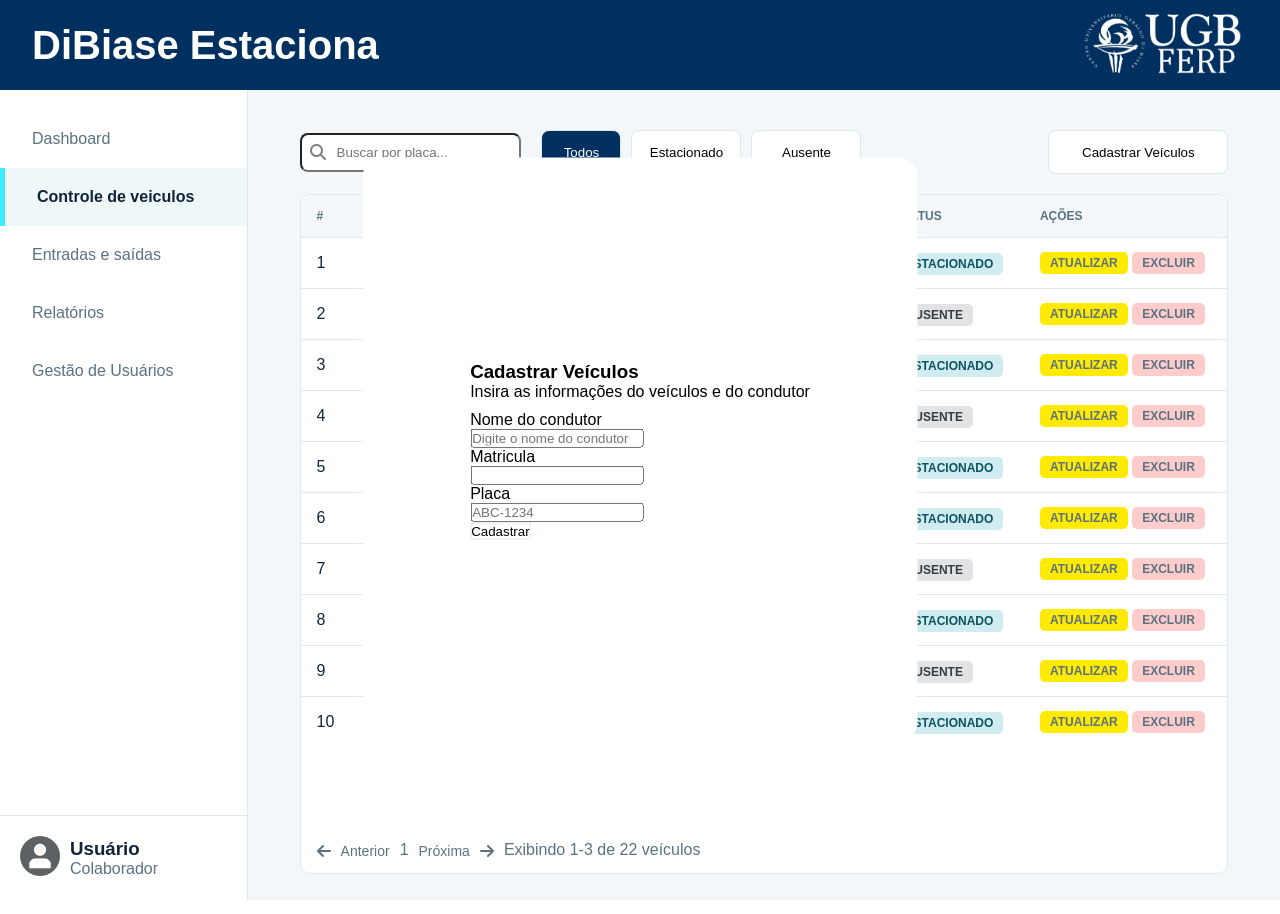
==== DiBiaseEstaciona/pages/control.html @ 78c236ae "Merge branch 'main' of https://github.com/dev-arthurr/DiBiase-Estaciona into control" ====
<!doctype html>
<html lang="pt-Br">
  <head>
    <meta charset="UTF-8" />
    <meta name="viewport" content="width=device-width, initial-scale=1.0" />
    <link rel="stylesheet" href="../css/style.css" />
    <link rel="stylesheet" href="../css/control.css" />
    <link rel="stylesheet" href="../css/components/navbar.css" />
    <link rel="stylesheet" href="../css/components/sidebar.css" />
    <link
      rel="stylesheet"
      href="https://cdnjs.cloudflare.com/ajax/libs/font-awesome/6.5.1/css/all.min.css"
    />
    <title>Document</title>
  </head>

  <body>
    <nav>
      <h1>DiBiase Estaciona</h1>
      <img src="../assets/images/logoUGB.png" class="navbar-logo" />
    </nav>

    <div class="layout">
      <aside class="sidebar">
        <div class="top-side">
          <div class="menu dashboard">
            <a href="./dashboard.html" class="link-side text-dashboard">
              Dashboard
            </a>
          </div>

          <div class="menu controle-veiculos">
            <a href="./control.html" class="link-side">
              Controle de veiculos
            </a>
          </div>

          <div class="menu entradas-saidas">
            <a href="./entryexit.html" class="link-side"> Entradas e saídas </a>
          </div>

          <div class="menu relatorios">
            <a href="./relatorio.html" class="link-side"> Relatórios </a>
          </div>

          <div class="menu gestao">
            <a href="./usuarios.html" class="link-side"> Gestão de Usuários </a>
          </div>
        </div>
        <div class="side-footer" id="side-footer">
          <div class="img-side-footer">
            <img src="../assets/images/userIcon.png" alt="" class="userLogo" />
          </div>

          <div class="user-sidebar">
            <h3 id="userName"></h3>
            <p id="UserRole"></p>
          </div>

          <div class="side-footer-menu" id="side-footer-menu">
            <a href="" id="logout">Sair</a>
          </div>
        </div>
      </aside>
      <main class="content">
        <div class="inner_content">
          <div class="fields">
            <div class="search_bar">
              <i class="fa-solid fa-magnifying-glass"></i>
              <input type="text" id="pesquisa" onkeydown="if (event.key === 'Enter') pesquisar()" placeholder="Buscar por placa..."/>
            </div>
            <div class="buttons">
              <button class="todos" id="todos" onclick="filtrotodos()">Todos</button>
              <button class="estacionado"id="estacionado"onclick="filtroestacionado()">Estacionado</button>
              <button class="ausente" id="ausente" onclick="filtroausente()">Ausente</button>
              <button class="add" id="add" onclick="add()">Cadastrar Veículos</button>
            </div>
          </div>
          <div class="table_container">
            <table>
              <thead>
                <tr>
                  <th>#</th>
                  <th>PLACA</th>
                  <th>PROPRIETARIO</th>
                  <th>MATRICULA</th>
                  <th>MODELO</th>
                  <th>STATUS</th>
                  <th>AÇÕES</th>
                </tr>
              </thead>
              <tbody id="table-controle"></tbody>
            </table>
            <div class="pages">
              <i class="fa-solid fa-arrow-left"></i>
              <button onclick="anterior()">Anterior</button>
              <span id="pagina">1</span>
              <button onclick="proxima()">Próxima</button>
              <i class="fa-solid fa-arrow-right"></i>
              <span id="exibion"></span>
            </div>
          </div>
        </div>
      </main>
    </div>
    <div class="popup" id="popup">
      <div class="popup_content">
        <div class="text">
          <h3>Cadastrar Veículos</h3>
          <p>Insira as informações do veículos e do condutor</p>
        </div>
        <div class="campos">
          <label for="nome">Nome do condutor</label><br>
          <input type="text" name="nome" id="nome" placeholder="Digite o nome do condutor">
          <br>
          <label for="matricula">Matricula</label><br>
          <input type="text" name="matricula" id="matricula">
          <br>
          <label for="placa">Placa</label><br>
          <input type="text" name="placa" id="placa" placeholder="ABC-1234">
          <br>
          <button id="cadastrar">Cadastrar</button>
        </div>
      </div>
    </div>
    <script type="module" src="../js/control.js"></script>
    <script type="module" src="../js/components.js"></script>
  </body>
</html>
---- DiBiaseEstaciona/css/style.css ----
* {
  margin: 0;
  padding: 0;
  box-sizing: border-box;
}

body {
  height: 100vh;
  font-family: "Inter", "Segoe UI", Roboto, "Helvetica Neue", Arial, sans-serif;
  min-height: 100vh;
  overflow-x: hidden;
}

.layout {
  display: flex;
  height: calc(100vh - var(--navbar-height)); /* desconta a altura da navbar */
}
---- DiBiaseEstaciona/css/control.css ----
@import "../css/style.css";
@import "../css/variables.css";
@import "../css/components/navbar.css";
@import "../css/components/sidebar.css";

.content {
  width: 100%;
  background: var(--color-bg);

  display: flex;
  align-items: start;
  justify-content: center;
}

.controle-veiculos {
  background: var(--color-bg-menu);
  border-left: 5px solid var(--color-menu-border-left);
}

.controle-veiculos a {
  color: var(--color-primary);
  font-weight: 600;
}

.menu:hover:not(.controle-veiculos) {
  background: rgb(251, 254, 255);
}

.inner_content {
  display: flex;
  justify-content: center;
  align-items: center;
  flex-direction: column;
  width: 90%;
  gap: 20px;
  padding: 40px 0;
}

.fields {
  display: flex;
  align-items: center;
  width: 100%;
  gap: 20px;
}

.todos {
  width: 80px;
  height: 44px;
  border-radius: 8px;
}

.estacionado {
  width: 110px;
  height: 44px;
  border-radius: 8px;
}

.ausente {
  width: 110px;
  height: 44px;
  border-radius: 8px;
}

.add {
  width: 180px;
  height: 44px;
  border-radius: 8px;
  margin-left: auto;
}

.buttons {
  display: flex;
  gap: 10px;
  width: 100%;
}

button {
  background: white;
  border: 1px solid #dce8ec;
  cursor: pointer;
  background-color: white;
  border: 1px solid #dce8ec;
}

.ativo {
  background-color: #00305f;
  color: white;
}

.search_bar {
  position: relative;
  width: 300px;
  border-radius: 8px;
}

.search_bar i {
  position: absolute;
  left: 10px;
  top: 50%;
  transform: translateY(-50%);
  color: gray;
}

.search_bar input {
  width: 100%;
  padding: 10px 10px 10px 35px;
  border-radius: 8px;
}

.table_container {
  width: 100%;
  border: 1px solid var(--color-border-default);
  border-radius: 10px;
  display: flex;
  flex-direction: column;
  height: 680px;
  background: white;
}

.search_bar input {
  width: 100%;
  padding: 10px 10px 10px 35px;
  border-radius: 8px;
}

table {
  border-collapse: separate;
  border-spacing: 0;
  border-radius: 12px;
  overflow: hidden;
  width: 100%;
  background: white;
}

thead th {
  padding: 14px 16px;
  font-size: 12px;
  font-weight: 600;
  color: var(--color-txt-menu);
  border-bottom: 1px solid var(--color-border-default);
  text-align: left;
  background: #f4f7f9;
}

tbody tr {
  border-bottom: 1px solid var(--color-border-default);
}

tbody tr:last-child {
  border-bottom: none;
}

tbody td {
  padding: 14px 16px;
  font-size: 16px;
  color: var(--color-primary);
  border-bottom: 1px solid var(--color-border-default);
}

tbody tr:last-child td {
  border-bottom: none;
}

.placa {
  font-weight: bold;
}

.pill {
  padding: 4px 10px;
  border-radius: 5px;
  font-size: 12px;
  font-weight: 600;
}
.pill-entrada {
  background: #d4edda;
  color: #1a7a3a;
}
.pill-saida {
  background: #f8d7da;
  color: #842029;
}
.pill-estacionado {
  background: #d1ecf1;
  color: #0c5460;
}
.pill-ausente {
  background: #e2e3e5;
  color: #383d41;
}

.pages {
  display: flex;
  align-items: end;
  height: 100%;
  padding: 14px 16px;
  color: #5a7280;
  gap: 10px;
}

.pages button {
  border: none;
  color: #5a7280;
  font-size: 14px;
}

.acoes button {
  border: none;
  padding: 4px 10px;
  border-radius: 5px;
  font-size: 12px;
  font-weight: 600;
  color: #5A7280
}

.atualizar {
  background: #FFEA00;
}

.excluir {
  background: rgba(255,0,0,.2);
}

.popup {
  display: none; 
  display: flex;
  position: fixed;
  top: 50%;
  left: 50%;
  transform: translate(-50%, -50%);
  width: 555px;
  height: 585px;
  background: white; 
  border-radius: 20px;
}

.popup_content {
  display: flex;
  margin: auto;
  flex-direction: column;
  justify-content: center;
  gap: 10px;
}
---- DiBiaseEstaciona/css/components/navbar.css ----
@import "../style.css";
@import "../variables.css";

nav {
  color: white;
  background-color: var(--color-bg-nav);

  height: var(--navbar-height);
  padding: 0 2rem;

  display: flex;
  justify-content: space-between;
  align-items: center;
}

h1 {
  font-size: clamp(40px, 1.5vw, 50px);
  font-weight: 600;
}

.navbar-logo {
  height: 80px;
  width: auto;
}

.menu-icon {
  display: none;
}

/* RESPONSIVO */
@media (max-width: 1000px) {
  nav {
    padding: 0 1rem;
  }

  h1 {
    font-size: clamp(25px, 2vw, 50px);
  }

  .navbar-logo {
    display: none;
  }

  .menu-icon {
    display: block;
    height: 30px;
  }
}
---- DiBiaseEstaciona/css/components/sidebar.css ----
@import "../style.css";
@import "../variables.css";

.sidebar {
  width: 248px;
  height: 100%;

  display: flex;
  flex-direction: column;

  flex-shrink: 0;
  border-right: 1px solid #dce8ec;
}

.top-side {
  flex: 1;
  display: flex;
  flex-direction: column;
  padding-top: 20px;
}

.menu {
  padding: 20px 0;
  padding-left: 2rem;

  display: flex;
  align-items: center;
  cursor: pointer;
}

.link-side {
  color: var(--color-txt-menu);
  text-decoration: none;
}

/* SIDEBAR FOOTER */
.side-footer {
  display: flex;
  align-items: center;

  padding-left: 2rem;
  padding: 20px;
  gap: 10px;

  border-top: 1px solid #dce8ec;
}

.userLogo {
  height: 40px;
  width: auto;
}

.user-sidebar h3 {
  color: var(--color-primary);
}

.user-sidebar p {
  color: var(--color-txt-menu);
}

.side-footer {
  position: relative;
  cursor: pointer;
}

.side-footer-menu {
  position: absolute;
  bottom: 10vh;
  left: 16px;
  background: white;
  border: 1px solid #dce8ec;
  border-radius: 8px;
  padding: 8px;
  box-shadow: 0 4px 12px rgba(0, 0, 0, 0.1);
  min-width: 160px;
  opacity: 0;
  pointer-events: none;
  transform: translateY(8px);
  transition:
    opacity 0.2s ease,
    transform 0.2s ease;
}

.side-footer-menu.active {
  opacity: 1;
  pointer-events: all;
  transform: translateY(0);
}

#logout {
  color: rgb(255, 55, 55);
  text-decoration: none;
  cursor: pointer;
}

/* RESPONSIVO */

@media (max-width: 1200px) {
  .sidebar {
    width: 200px;
  }

  .link-side {
    font-size: 15px;
  }
}

@media (max-width: 1000px) {
  .sidebar.active {
    display: flex;
  }

  .layout {
    flex-direction: column;
  }

  .sidebar {
    display: none;
    width: 100%;
    height: auto;
  }
}
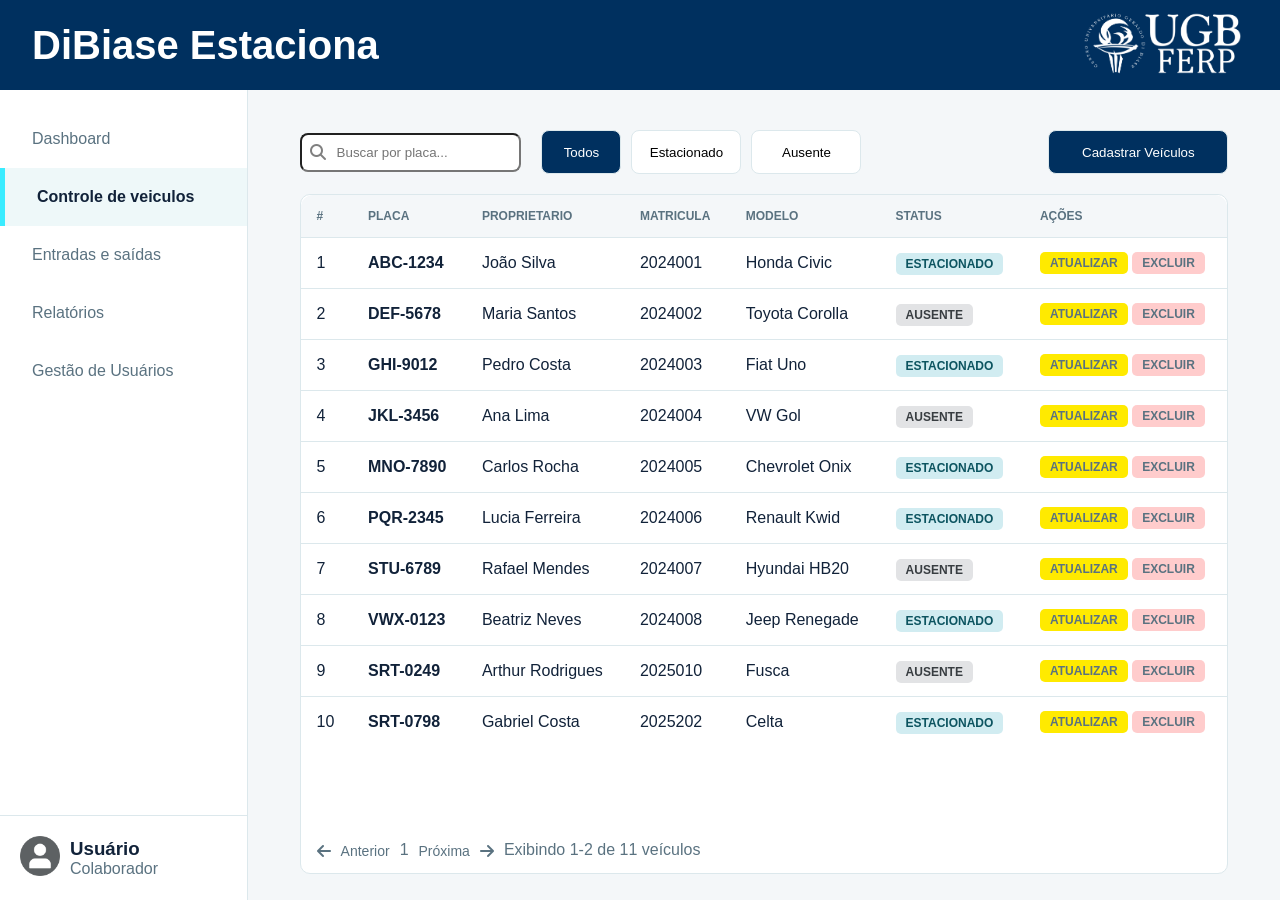
==== commit d15bb26d: "adicionando os botoes cadastrar/atualizar/excluir" ====
--- a/DiBiaseEstaciona/pages/control.html
+++ b/DiBiaseEstaciona/pages/control.html
@@ -104,22 +104,55 @@
       </main>
     </div>
     <div class="popup" id="popup">
+      <button onclick="fechar()">fechar</button>
       <div class="popup_content">
         <div class="text">
-          <h3>Cadastrar Veículos</h3>
+          <h4>Cadastro Veículos</h4>
           <p>Insira as informações do veículos e do condutor</p>
         </div>
         <div class="campos">
-          <label for="nome">Nome do condutor</label><br>
-          <input type="text" name="nome" id="nome" placeholder="Digite o nome do condutor">
-          <br>
-          <label for="matricula">Matricula</label><br>
-          <input type="text" name="matricula" id="matricula">
-          <br>
-          <label for="placa">Placa</label><br>
-          <input type="text" name="placa" id="placa" placeholder="ABC-1234">
-          <br>
-          <button id="cadastrar">Cadastrar</button>
+          <div class="campo">
+            <label for="nome">Nome do condutor</label>
+            <input type="text" name="nome" id="nome" placeholder="Digite o nome do condutor">
+          </div>
+          <div class="campo">
+            <label for="matricula">Matricula</label>
+            <input type="text" name="matricula" id="matricula" placeholder="Digite a matrícula do condutor">
+          </div>
+          <div class="campo">
+            <label for="placa">Placa</label>
+            <input type="text" name="placa" id="placa" placeholder="ABC-1234">
+          </div>
+          <div class="campo">
+            <label for="modelo">Modelo</label>
+            <input type="text" name="modelo" id="modelo" placeholder="Exemplo: Honda Civic">
+            <button id="cadastrar" onclick="cadastrar()">Cadastrar</button>
+        </div>
+      </div>
+      <div class="popupedit" id="popup-editar">
+      <button onclick="fechar()">fechar</button>
+      <div class="popup_content">
+        <div class="text">
+          <h4>Editar Veículos</h4>
+          <p>Insira as informações do veículos e do condutor</p>
+        </div>
+        <div class="campos">
+          <div class="campo">
+            <label for="nome">Nome do condutor</label>
+            <input type="text" name="nome" id="nome-edit" placeholder="Digite o nome do condutor">
+          </div>
+          <div class="campo">
+            <label for="matricula">Matricula</label>
+            <input type="text" name="matricula" id="matricula-edit" placeholder="Digite a matrícula do condutor">
+          </div>
+          <div class="campo">
+            <label for="placa">Placa</label>
+            <input type="text" name="placa" id="placa-edit" placeholder="ABC-1234">
+          </div>
+          <div class="campo">
+            <label for="modelo">Modelo</label>
+            <input type="text" name="modelo" id="modelo-edit" placeholder="Exemplo: Honda Civic">
+            <button id="cadastrar" onclick="editar()">editar</button>
         </div>
       </div>
     </div>
--- a/DiBiaseEstaciona/css/control.css
+++ b/DiBiaseEstaciona/css/control.css
@@ -222,21 +222,78 @@
 
 .popup {
   display: none; 
-  display: flex;
   position: fixed;
   top: 50%;
   left: 50%;
   transform: translate(-50%, -50%);
   width: 555px;
   height: 585px;
-  background: white; 
+  background: gray; 
   border-radius: 20px;
 }
 
 .popup_content {
   display: flex;
-  margin: auto;
-  flex-direction: column;
+  flex-direction: column;
+  gap: 36px;
+  width: 555px;
+  height: 585px;
+  align-items: center;
+}
+
+.add {
+  background: #00305f;
+  color: white;
+}
+
+.text {
+  text-align: center;
+  padding: 10px;
+}
+
+.text p{
+  font-size: 14px;
+}
+
+.text h4 {
+  font-size: 22px;
+  font-family: sans-serif;
+}
+
+.campos {
+  display: flex;
+  flex-direction: column;
+  gap: 22px;
+}
+
+.campos input {
+  width: 400px;
+  height: 48px;
+  border-radius: 8px;
+}
+
+.campos button {
+  border-radius: 8px;
+  width: 180px;
+  height: 44px;
+  text-align: center;
   justify-content: center;
-  gap: 10px;
-}+}
+
+.campo {
+  display: flex;
+  flex-direction: column;
+  gap: 4px;
+}
+
+.popupedit{
+  display: none; 
+  position: fixed;
+  top: 50%;
+  left: 50%;
+  transform: translate(-50%, -50%);
+  width: 555px;
+  height: 585px;
+  background: gray; 
+  border-radius: 20px;
+}
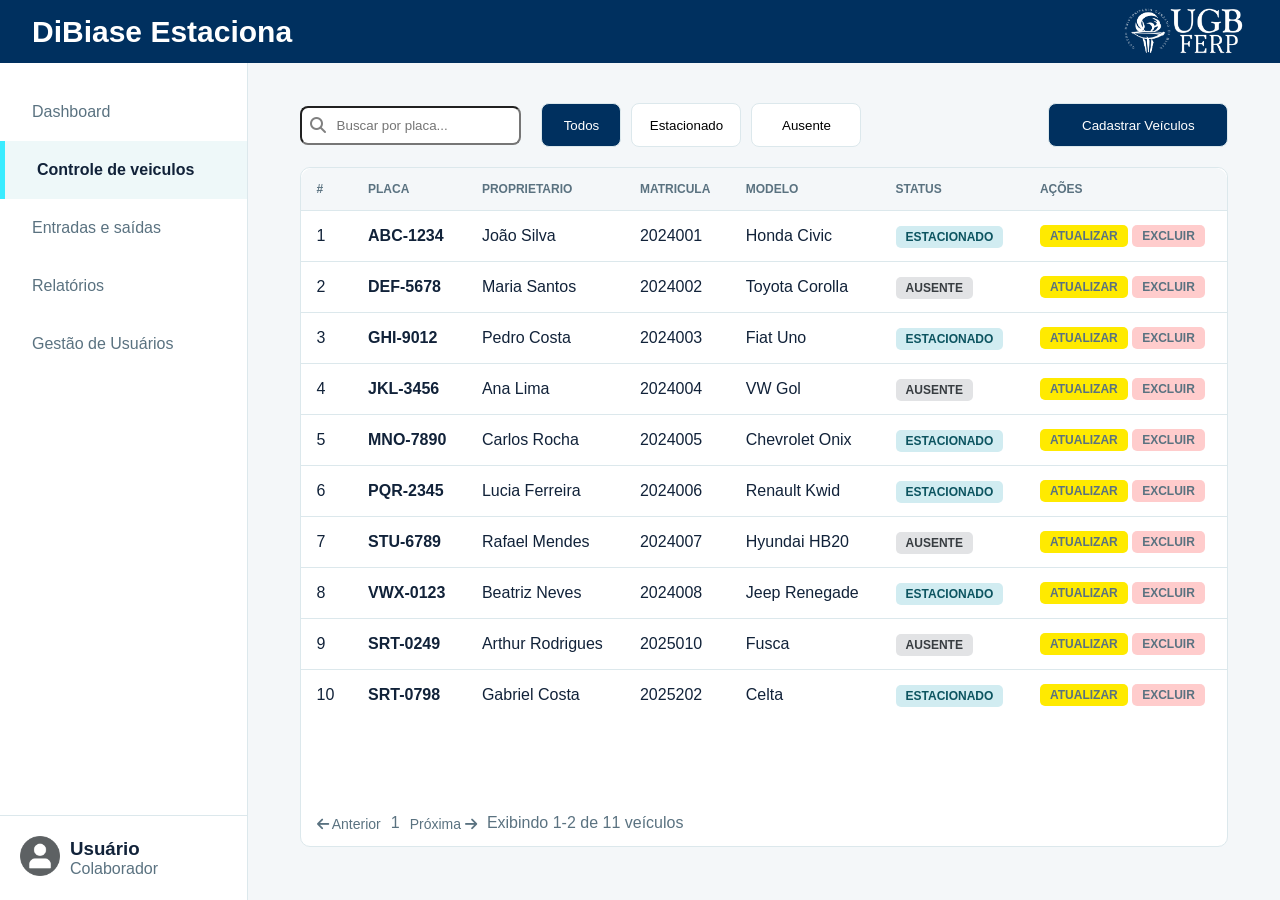
==== commit 63b23ea5: "adicionando style e responsividade" ====
--- a/DiBiaseEstaciona/pages/control.html
+++ b/DiBiaseEstaciona/pages/control.html
@@ -1,162 +1,169 @@
 <!doctype html>
 <html lang="pt-Br">
-  <head>
-    <meta charset="UTF-8" />
-    <meta name="viewport" content="width=device-width, initial-scale=1.0" />
-    <link rel="stylesheet" href="../css/style.css" />
-    <link rel="stylesheet" href="../css/control.css" />
-    <link rel="stylesheet" href="../css/components/navbar.css" />
-    <link rel="stylesheet" href="../css/components/sidebar.css" />
-    <link
-      rel="stylesheet"
-      href="https://cdnjs.cloudflare.com/ajax/libs/font-awesome/6.5.1/css/all.min.css"
+
+<head>
+  <meta charset="UTF-8" />
+  <meta name="viewport" content="width=device-width, initial-scale=1.0" />
+  <link rel="stylesheet" href="../css/style.css" />
+  <link rel="stylesheet" href="../css/control.css" />
+  <link rel="stylesheet" href="../css/components/navbar.css" />
+  <link rel="stylesheet" href="../css/components/sidebar.css" />
+  <link rel="stylesheet" href="https://cdnjs.cloudflare.com/ajax/libs/font-awesome/6.5.1/css/all.min.css" />
+  <title>Document</title>
+</head>
+
+<body>
+  <nav>
+    <h1>DiBiase Estaciona</h1>
+    <img src="../assets/images/logoUGB.png" class="navbar-logo" />
+    <img
+        src="../assets/images/menu-aberto.png"
+        class="menu-icon"
+        id="menu-icon"
     />
-    <title>Document</title>
-  </head>
+  </nav>
 
-  <body>
-    <nav>
-      <h1>DiBiase Estaciona</h1>
-      <img src="../assets/images/logoUGB.png" class="navbar-logo" />
-    </nav>
+  <div class="layout">
+    <aside class="sidebar">
+      <div class="top-side">
+        <div class="menu dashboard">
+          <a href="./dashboard.html" class="link-side text-dashboard">
+            Dashboard
+          </a>
+        </div>
 
-    <div class="layout">
-      <aside class="sidebar">
-        <div class="top-side">
-          <div class="menu dashboard">
-            <a href="./dashboard.html" class="link-side text-dashboard">
-              Dashboard
-            </a>
+        <div class="menu controle-veiculos">
+          <a href="./control.html" class="link-side">
+            Controle de veiculos
+          </a>
+        </div>
+
+        <div class="menu entradas-saidas">
+          <a href="./entryexit.html" class="link-side"> Entradas e saídas </a>
+        </div>
+
+        <div class="menu relatorios">
+          <a href="./relatorio.html" class="link-side"> Relatórios </a>
+        </div>
+
+        <div class="menu gestao">
+          <a href="./usuarios.html" class="link-side"> Gestão de Usuários </a>
+        </div>
+      </div>
+      <div class="side-footer" id="side-footer">
+        <div class="img-side-footer">
+          <img src="../assets/images/userIcon.png" alt="" class="userLogo" />
+        </div>
+
+        <div class="user-sidebar">
+          <h3 id="userName"></h3>
+          <p id="UserRole"></p>
+        </div>
+
+        <div class="side-footer-menu" id="side-footer-menu">
+          <a href="" id="logout">Sair</a>
+        </div>
+      </div>
+    </aside>
+    <main class="content">
+      <div class="inner_content">
+        <div class="fields">
+          <div class="search_bar">
+            <i class="fa-solid fa-magnifying-glass"></i>
+            <input type="text" id="pesquisa" onkeydown="if (event.key === 'Enter') pesquisar()"
+              placeholder="Buscar por placa..." />
           </div>
-
-          <div class="menu controle-veiculos">
-            <a href="./control.html" class="link-side">
-              Controle de veiculos
-            </a>
-          </div>
-
-          <div class="menu entradas-saidas">
-            <a href="./entryexit.html" class="link-side"> Entradas e saídas </a>
-          </div>
-
-          <div class="menu relatorios">
-            <a href="./relatorio.html" class="link-side"> Relatórios </a>
-          </div>
-
-          <div class="menu gestao">
-            <a href="./usuarios.html" class="link-side"> Gestão de Usuários </a>
+          <div class="buttons">
+            <button class="todos" id="todos" onclick="filtrotodos()">Todos</button>
+            <button class="estacionado" id="estacionado" onclick="filtroestacionado()">Estacionado</button>
+            <button class="ausente" id="ausente" onclick="filtroausente()">Ausente</button>
+            <button class="add" id="add" onclick="add()">Cadastrar Veículos</button>
           </div>
         </div>
-        <div class="side-footer" id="side-footer">
-          <div class="img-side-footer">
-            <img src="../assets/images/userIcon.png" alt="" class="userLogo" />
-          </div>
-
-          <div class="user-sidebar">
-            <h3 id="userName"></h3>
-            <p id="UserRole"></p>
-          </div>
-
-          <div class="side-footer-menu" id="side-footer-menu">
-            <a href="" id="logout">Sair</a>
+        <div class="table_container">
+          <table>
+            <thead>
+              <tr>
+                <th>#</th>
+                <th>PLACA</th>
+                <th>PROPRIETARIO</th>
+                <th>MATRICULA</th>
+                <th>MODELO</th>
+                <th>STATUS</th>
+                <th>AÇÕES</th>
+              </tr>
+            </thead>
+            <tbody id="table-controle"></tbody>
+          </table>
+          <div class="pages">
+            <button onclick="anterior()"><i class="fa-solid fa-arrow-left"></i> Anterior</button>
+            <span id="pagina">1</span>
+            <button onclick="proxima()">Próxima <i class="fa-solid fa-arrow-right"></i></button>
+            <span id="exibion"></span>
           </div>
         </div>
-      </aside>
-      <main class="content">
-        <div class="inner_content">
-          <div class="fields">
-            <div class="search_bar">
-              <i class="fa-solid fa-magnifying-glass"></i>
-              <input type="text" id="pesquisa" onkeydown="if (event.key === 'Enter') pesquisar()" placeholder="Buscar por placa..."/>
-            </div>
-            <div class="buttons">
-              <button class="todos" id="todos" onclick="filtrotodos()">Todos</button>
-              <button class="estacionado"id="estacionado"onclick="filtroestacionado()">Estacionado</button>
-              <button class="ausente" id="ausente" onclick="filtroausente()">Ausente</button>
-              <button class="add" id="add" onclick="add()">Cadastrar Veículos</button>
-            </div>
-          </div>
-          <div class="table_container">
-            <table>
-              <thead>
-                <tr>
-                  <th>#</th>
-                  <th>PLACA</th>
-                  <th>PROPRIETARIO</th>
-                  <th>MATRICULA</th>
-                  <th>MODELO</th>
-                  <th>STATUS</th>
-                  <th>AÇÕES</th>
-                </tr>
-              </thead>
-              <tbody id="table-controle"></tbody>
-            </table>
-            <div class="pages">
-              <i class="fa-solid fa-arrow-left"></i>
-              <button onclick="anterior()">Anterior</button>
-              <span id="pagina">1</span>
-              <button onclick="proxima()">Próxima</button>
-              <i class="fa-solid fa-arrow-right"></i>
-              <span id="exibion"></span>
-            </div>
-          </div>
-        </div>
-      </main>
+      </div>
+    </main>
+  </div>
+  <div class="overlay" id="overlay"></div>
+  <div class="popup" id="popup">
+    <div class="popup_header">
+      <div class="popup_title">
+        <h2>Cadastro Veículos</h2>
+        <p>Insira as informações do veículo e do condutor</p>
+      </div>
+      <button class="fechar" onclick="fechar()"><i class="fa-solid fa-xmark"></i></button>
     </div>
-    <div class="popup" id="popup">
-      <button onclick="fechar()">fechar</button>
-      <div class="popup_content">
-        <div class="text">
-          <h4>Cadastro Veículos</h4>
-          <p>Insira as informações do veículos e do condutor</p>
-        </div>
-        <div class="campos">
-          <div class="campo">
-            <label for="nome">Nome do condutor</label>
-            <input type="text" name="nome" id="nome" placeholder="Digite o nome do condutor">
-          </div>
-          <div class="campo">
-            <label for="matricula">Matricula</label>
-            <input type="text" name="matricula" id="matricula" placeholder="Digite a matrícula do condutor">
-          </div>
-          <div class="campo">
-            <label for="placa">Placa</label>
-            <input type="text" name="placa" id="placa" placeholder="ABC-1234">
-          </div>
-          <div class="campo">
-            <label for="modelo">Modelo</label>
-            <input type="text" name="modelo" id="modelo" placeholder="Exemplo: Honda Civic">
-            <button id="cadastrar" onclick="cadastrar()">Cadastrar</button>
-        </div>
+    <div class="campos">
+      <div class="campo">
+        <label for="nome">Nome do condutor</label>
+        <input type="text" name="nome" id="nome" placeholder="Digite o nome do condutor">
       </div>
-      <div class="popupedit" id="popup-editar">
-      <button onclick="fechar()">fechar</button>
-      <div class="popup_content">
-        <div class="text">
-          <h4>Editar Veículos</h4>
-          <p>Insira as informações do veículos e do condutor</p>
-        </div>
-        <div class="campos">
-          <div class="campo">
-            <label for="nome">Nome do condutor</label>
-            <input type="text" name="nome" id="nome-edit" placeholder="Digite o nome do condutor">
-          </div>
-          <div class="campo">
-            <label for="matricula">Matricula</label>
-            <input type="text" name="matricula" id="matricula-edit" placeholder="Digite a matrícula do condutor">
-          </div>
-          <div class="campo">
-            <label for="placa">Placa</label>
-            <input type="text" name="placa" id="placa-edit" placeholder="ABC-1234">
-          </div>
-          <div class="campo">
-            <label for="modelo">Modelo</label>
-            <input type="text" name="modelo" id="modelo-edit" placeholder="Exemplo: Honda Civic">
-            <button id="cadastrar" onclick="editar()">editar</button>
-        </div>
+      <div class="campo">
+        <label for="matricula">Matricula</label>
+        <input type="text" name="matricula" id="matricula" placeholder="Digite a matrícula do condutor">
       </div>
+      <div class="campo">
+        <label for="placa">Placa</label>
+        <input type="text" name="placa" id="placa" placeholder="ABC-1234">
+      </div>
+      <div class="campo">
+        <label for="modelo">Modelo</label>
+        <input type="text" name="modelo" id="modelo" placeholder="Exemplo: Honda Civic">
+      </div>
+      <button id="cadastrar" onclick="cadastrar()">Cadastrar</button>
     </div>
-    <script type="module" src="../js/control.js"></script>
-    <script type="module" src="../js/components.js"></script>
-  </body>
-</html>
+  </div>
+  <div class="popup" id="popup-editar">
+    <div class="popup_header">
+      <div class="popup_title">
+        <h2>Editar Veículos</h2>
+        <p>Insira as informações do veículo e do condutor</p>
+      </div>
+      <button class="fechar" onclick="fechar()"><i class="fa-solid fa-xmark"></i></button>
+    </div>
+    <div class="campos">
+      <div class="campo">
+        <label for="nome">Nome do condutor</label>
+        <input type="text" name="nome" id="nome-edit" placeholder="Digite o nome do condutor">
+      </div>
+      <div class="campo">
+        <label for="matricula">Matricula</label>
+        <input type="text" name="matricula" id="matricula-edit" placeholder="Digite a matrícula do condutor">
+      </div>
+      <div class="campo">
+        <label for="placa">Placa</label>
+        <input type="text" name="placa" id="placa-edit" placeholder="ABC-1234">
+      </div>
+      <div class="campo">
+        <label for="modelo">Modelo</label>
+        <input type="text" name="modelo" id="modelo-edit" placeholder="Exemplo: Honda Civic">
+      </div>
+      <button id="cadastrar" onclick="editar()">Editar</button>
+    </div>
+  </div>
+  <script type="module" src="../js/control.js"></script>
+  <script type="module" src="../js/components.js"></script>
+</body>
+
+</html>
--- a/DiBiaseEstaciona/css/style.css
+++ b/DiBiaseEstaciona/css/style.css
@@ -1,3 +1,5 @@
+@import "../css/variables.css";
+
 * {
   margin: 0;
   padding: 0;
@@ -5,10 +7,10 @@
 }
 
 body {
-  height: 100vh;
   font-family: "Inter", "Segoe UI", Roboto, "Helvetica Neue", Arial, sans-serif;
   min-height: 100vh;
   overflow-x: hidden;
+  background: var(--color-bg);
 }
 
 .layout {
--- a/DiBiaseEstaciona/css/control.css
+++ b/DiBiaseEstaciona/css/control.css
@@ -220,80 +220,289 @@
   background: rgba(255,0,0,.2);
 }
 
+.overlay {
+  display: none;
+  position: fixed;
+  inset: 0;
+  background: rgba(0, 0, 0, 0.35);
+  z-index: 999;
+}
+
 .popup {
-  display: none; 
+  display: none;
   position: fixed;
   top: 50%;
   left: 50%;
   transform: translate(-50%, -50%);
-  width: 555px;
-  height: 585px;
-  background: gray; 
-  border-radius: 20px;
-}
-
-.popup_content {
+  width: 460px;
+  background: #ffffff;
+  border-radius: 16px;
+  padding: 32px;
+  box-shadow: 0 12px 24px rgba(0, 0, 0, 0.15);
+  z-index: 1000;
+}
+
+.popup_header {
+  display: flex;
+  justify-content: space-between;
+  align-items: center;
+  margin-bottom: 28px;
+}
+
+.popup_title h2 {
+  margin: 0;
+  font-size: 24px;
+  font-weight: 700;
+  color: #1A2B35;
+}
+
+.popup_title p {
+  margin-top: 6px;
+  font-size: 14px;
+  color: #5A7280;
+}
+
+
+.fechar {
+  border: none;
+  background: transparent;
+  font-size: 22px;
+  cursor: pointer;
+  color: #667085;
+  transition: 0.2s;
+}
+
+.fechar:hover {
+  color: #00305f;
+  transform: scale(1.1);
+}
+
+.campos {
   display: flex;
   flex-direction: column;
-  gap: 36px;
-  width: 555px;
-  height: 585px;
-  align-items: center;
-}
-
-.add {
+  gap: 24px;
+}
+
+.campo {
+  display: flex;
+  flex-direction: column;
+  gap: 8px;
+}
+
+.campo label {
+  font-size: 14px;
+  font-weight: 600;
+  color: #344054;
+}
+
+.campo input {
+  width: 100%;
+  height: 52px;
+  border: 1px solid #d0d5dd;
+  border-radius: 14px;
+  padding: 0 16px;
+  font-size: 14px;
+  box-sizing: border-box;
+  transition: 0.2s;
+}
+
+.campo input::placeholder {
+  color: #98a2b3;
+}
+
+.campo input:focus {
+  outline: none;
+  border-color: #00305f;
+  box-shadow: 0 0 0 3px rgba(0, 48, 95, 0.15);
+}
+
+
+#cadastrar {
+  width: 100%;
+  height: 44px;
+  border: none;
+  border-radius: 12px;
   background: #00305f;
   color: white;
-}
-
-.text {
-  text-align: center;
-  padding: 10px;
-}
-
-.text p{
   font-size: 14px;
-}
-
-.text h4 {
-  font-size: 22px;
-  font-family: sans-serif;
-}
-
-.campos {
-  display: flex;
-  flex-direction: column;
-  gap: 22px;
-}
-
-.campos input {
-  width: 400px;
-  height: 48px;
-  border-radius: 8px;
-}
-
-.campos button {
-  border-radius: 8px;
-  width: 180px;
-  height: 44px;
-  text-align: center;
-  justify-content: center;
-}
-
-.campo {
-  display: flex;
-  flex-direction: column;
-  gap: 4px;
-}
-
-.popupedit{
-  display: none; 
-  position: fixed;
-  top: 50%;
-  left: 50%;
-  transform: translate(-50%, -50%);
-  width: 555px;
-  height: 585px;
-  background: gray; 
-  border-radius: 20px;
-}
+  font-weight: 600;
+  cursor: pointer;
+  transition: 0.2s;
+  margin-top: 8px;
+}
+
+#cadastrar:hover {
+  background: #00488f;
+  transform: translateY(-2px);
+}
+
+.add {
+  background: #00305F;
+  color: white;
+}
+
+.menu-icon {
+  width: 32px;
+  height: 32px;
+  cursor: pointer;
+  display: none;
+}
+
+/* ========================= */
+/* RESPONSIVO */
+/* ========================= */
+
+@media (max-width: 1024px) {
+  .inner_content {
+    width: 95%;
+  }
+}
+
+@media (max-width: 768px) {
+
+  .content {
+    width: 100%;
+  }
+
+  .inner_content {
+    width: 95%;
+    padding: 20px 0;
+  }
+
+  .fields {
+    flex-direction: column;
+    align-items: stretch;
+    gap: 12px;
+  }
+
+  .search_bar {
+    width: 100%;
+  }
+
+  .search_bar input {
+    width: 100%;
+  }
+
+  .buttons {
+    width: 100%;
+    display: flex;
+    flex-wrap: wrap;
+    gap: 10px;
+  }
+
+  .todos,
+  .estacionado,
+  .ausente {
+    flex: 1;
+    min-width: 100px;
+    width: auto;
+  }
+
+  .add {
+    width: 100%;
+    margin-left: 0;
+  }
+
+  .table_container {
+    overflow-x: auto;
+    height: auto;
+  }
+
+  table {
+    min-width: 850px;
+  }
+
+  .acoes {
+    display: flex;
+    gap: 6px;
+  }
+
+  .popup {
+    width: 95%;
+    max-width: 420px;
+    padding: 24px;
+  }
+
+  .popup_title h2 {
+    font-size: 20px;
+  }
+
+  .popup_title p {
+    font-size: 13px;
+  }
+
+  .campo input {
+    height: 48px;
+  }
+
+  #cadastrar {
+    width: 100%;
+  }
+}
+
+@media (max-width: 480px) {
+
+  .inner_content {
+    width: 100%;
+    padding: 15px;
+  }
+
+  .buttons {
+    display: flex;
+    flex-direction: column;
+    gap: 12px;
+  }
+
+  .todos,
+  .estacionado,
+  .ausente,
+  .add {
+    width: 100%;
+    height: 50px !important;
+    min-height: 50px;
+    flex: none;
+  }
+
+  .popup {
+    width: calc(100% - 20px);
+    padding: 20px;
+  }
+
+  .popup_header {
+    margin-bottom: 20px;
+  }
+
+  .popup_title h2 {
+    font-size: 18px;
+  }
+
+  .popup_title p {
+    font-size: 12px;
+  }
+
+  .campos {
+    gap: 16px;
+  }
+
+  .campo label {
+    font-size: 13px;
+  }
+
+  .campo input {
+    height: 44px;
+    font-size: 13px;
+  }
+
+  .fechar {
+    font-size: 20px;
+  }
+
+  .acoes {
+    flex-direction: column;
+    gap: 5px;
+  }
+
+  .acoes button {
+    width: 100%;
+  }
+}
--- a/DiBiaseEstaciona/css/components/navbar.css
+++ b/DiBiaseEstaciona/css/components/navbar.css
@@ -14,12 +14,12 @@
 }
 
 h1 {
-  font-size: clamp(40px, 1.5vw, 50px);
+  font-size: clamp(30px, 1.5vw, 50px);
   font-weight: 600;
 }
 
 .navbar-logo {
-  height: 80px;
+  height: 60px;
   width: auto;
 }
 
--- a/DiBiaseEstaciona/css/components/sidebar.css
+++ b/DiBiaseEstaciona/css/components/sidebar.css
@@ -7,6 +7,7 @@
 
   display: flex;
   flex-direction: column;
+  background: white;
 
   flex-shrink: 0;
   border-right: 1px solid #dce8ec;
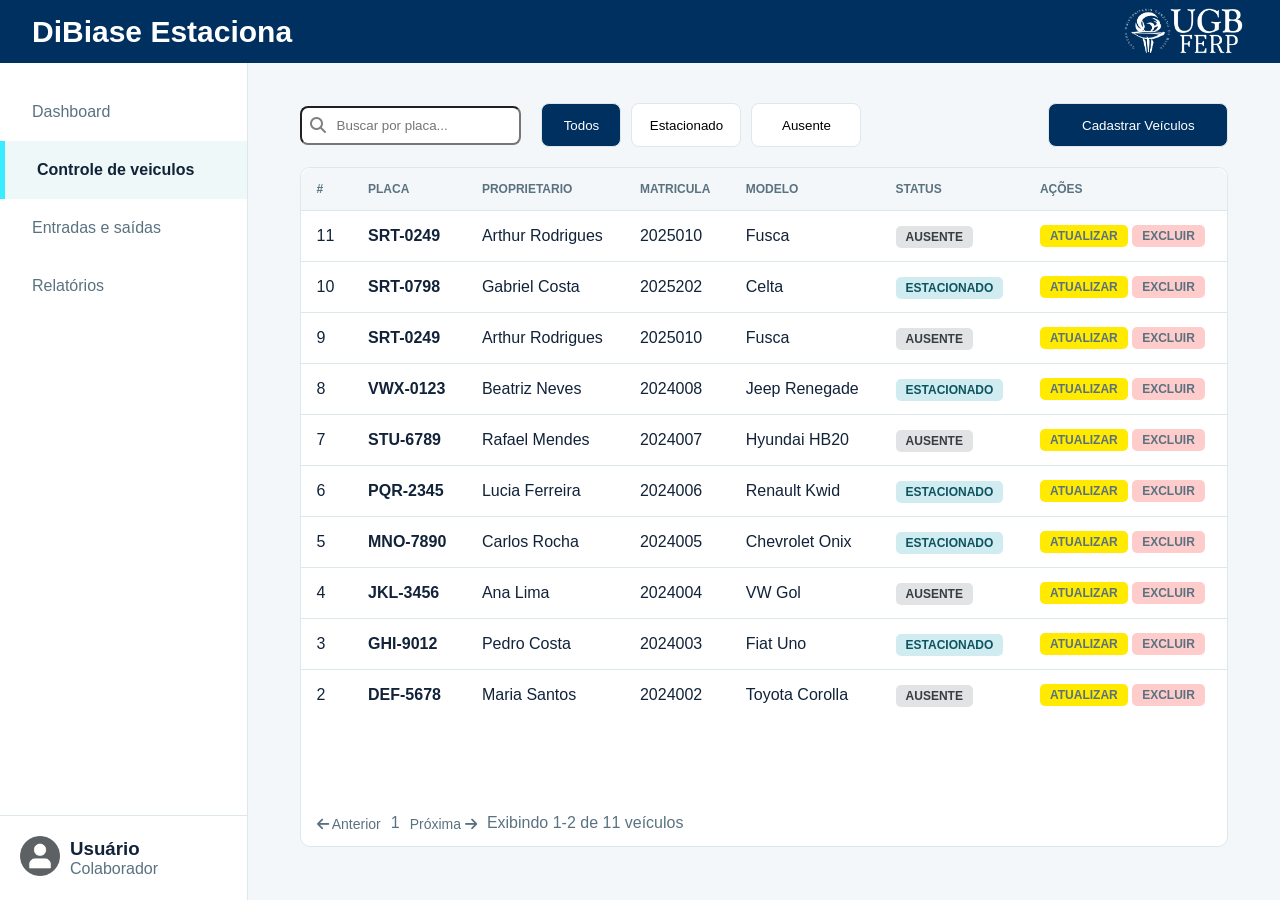
==== commit 7519fa3a: "feat: finalizando tela de users e bloqueando acesso para colaboradores" ====
--- a/DiBiaseEstaciona/pages/control.html
+++ b/DiBiaseEstaciona/pages/control.html
@@ -46,7 +46,7 @@
           <a href="./relatorio.html" class="link-side"> Relatórios </a>
         </div>
 
-        <div class="menu gestao">
+        <div class="menu gestao" id="menu-usuarios">
           <a href="./usuarios.html" class="link-side"> Gestão de Usuários </a>
         </div>
       </div>
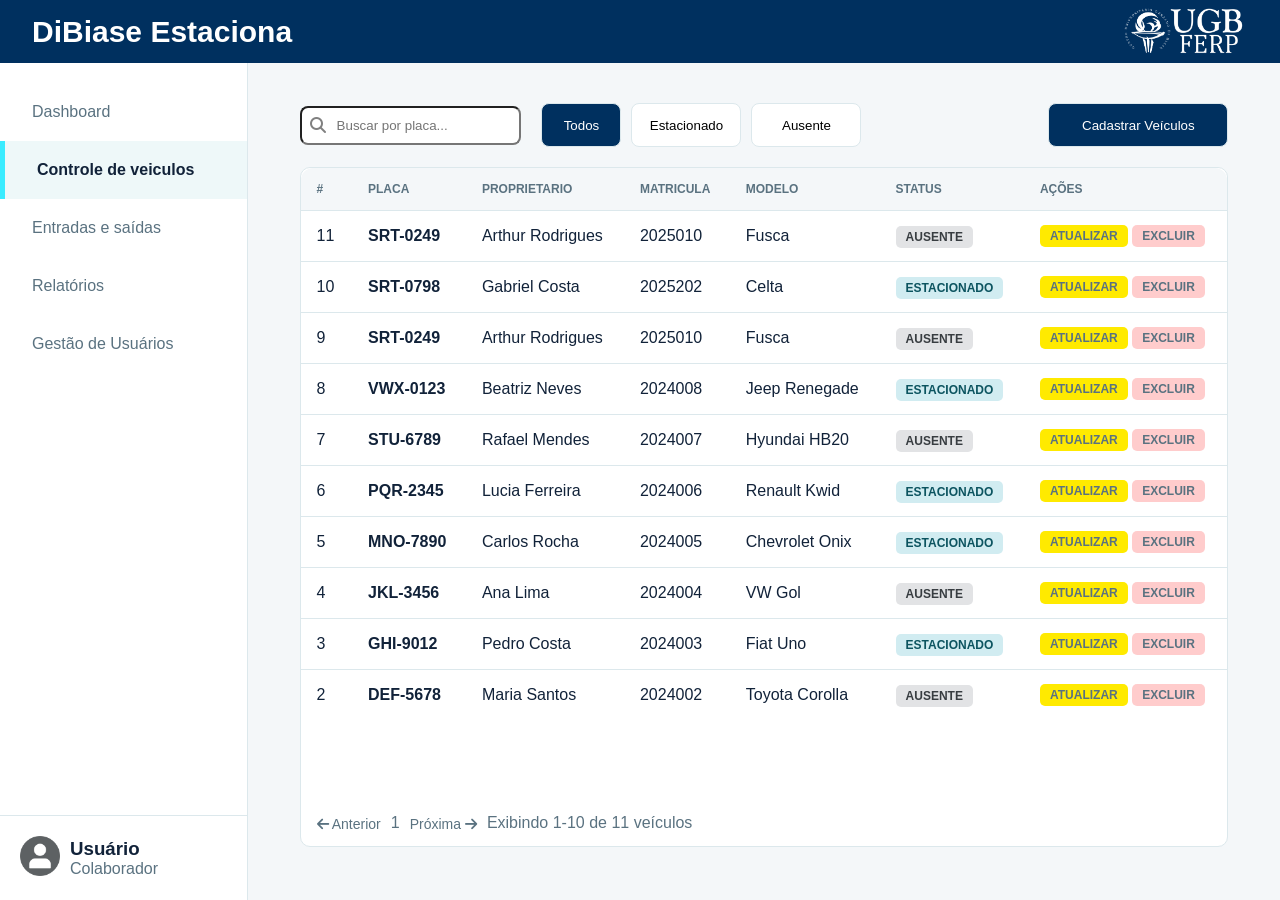
==== commit 80ee8f4a: "melhorando alguns detalhes" ====
--- a/DiBiaseEstaciona/pages/control.html
+++ b/DiBiaseEstaciona/pages/control.html
@@ -46,7 +46,7 @@
           <a href="./relatorio.html" class="link-side"> Relatórios </a>
         </div>
 
-        <div class="menu gestao" id="menu-usuarios">
+        <div class="menu gestao">
           <a href="./usuarios.html" class="link-side"> Gestão de Usuários </a>
         </div>
       </div>
@@ -162,7 +162,7 @@
       <button id="cadastrar" onclick="editar()">Editar</button>
     </div>
   </div>
-  <script type="module" src="../js/control.js"></script>
+  <script type="module" src="../js/control2.js"></script>
   <script type="module" src="../js/components.js"></script>
 </body>
 
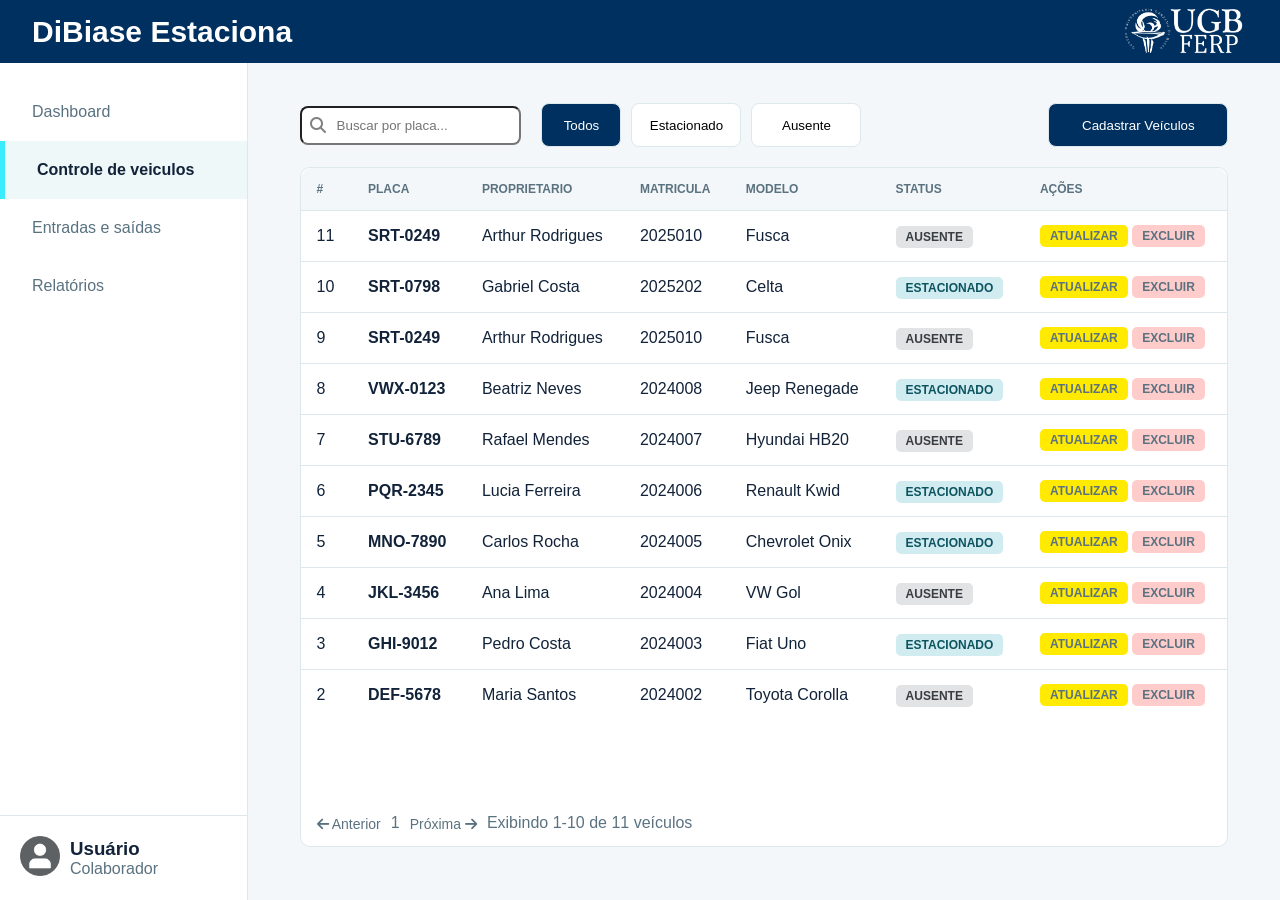
==== commit 1fbf017c: "Merge branch 'main' of https://github.com/dev-arthurr/DiBiase-Estaciona into control" ====
--- a/DiBiaseEstaciona/pages/control.html
+++ b/DiBiaseEstaciona/pages/control.html
@@ -46,7 +46,7 @@
           <a href="./relatorio.html" class="link-side"> Relatórios </a>
         </div>
 
-        <div class="menu gestao">
+        <div class="menu gestao" id="menu-usuarios">
           <a href="./usuarios.html" class="link-side"> Gestão de Usuários </a>
         </div>
       </div>
